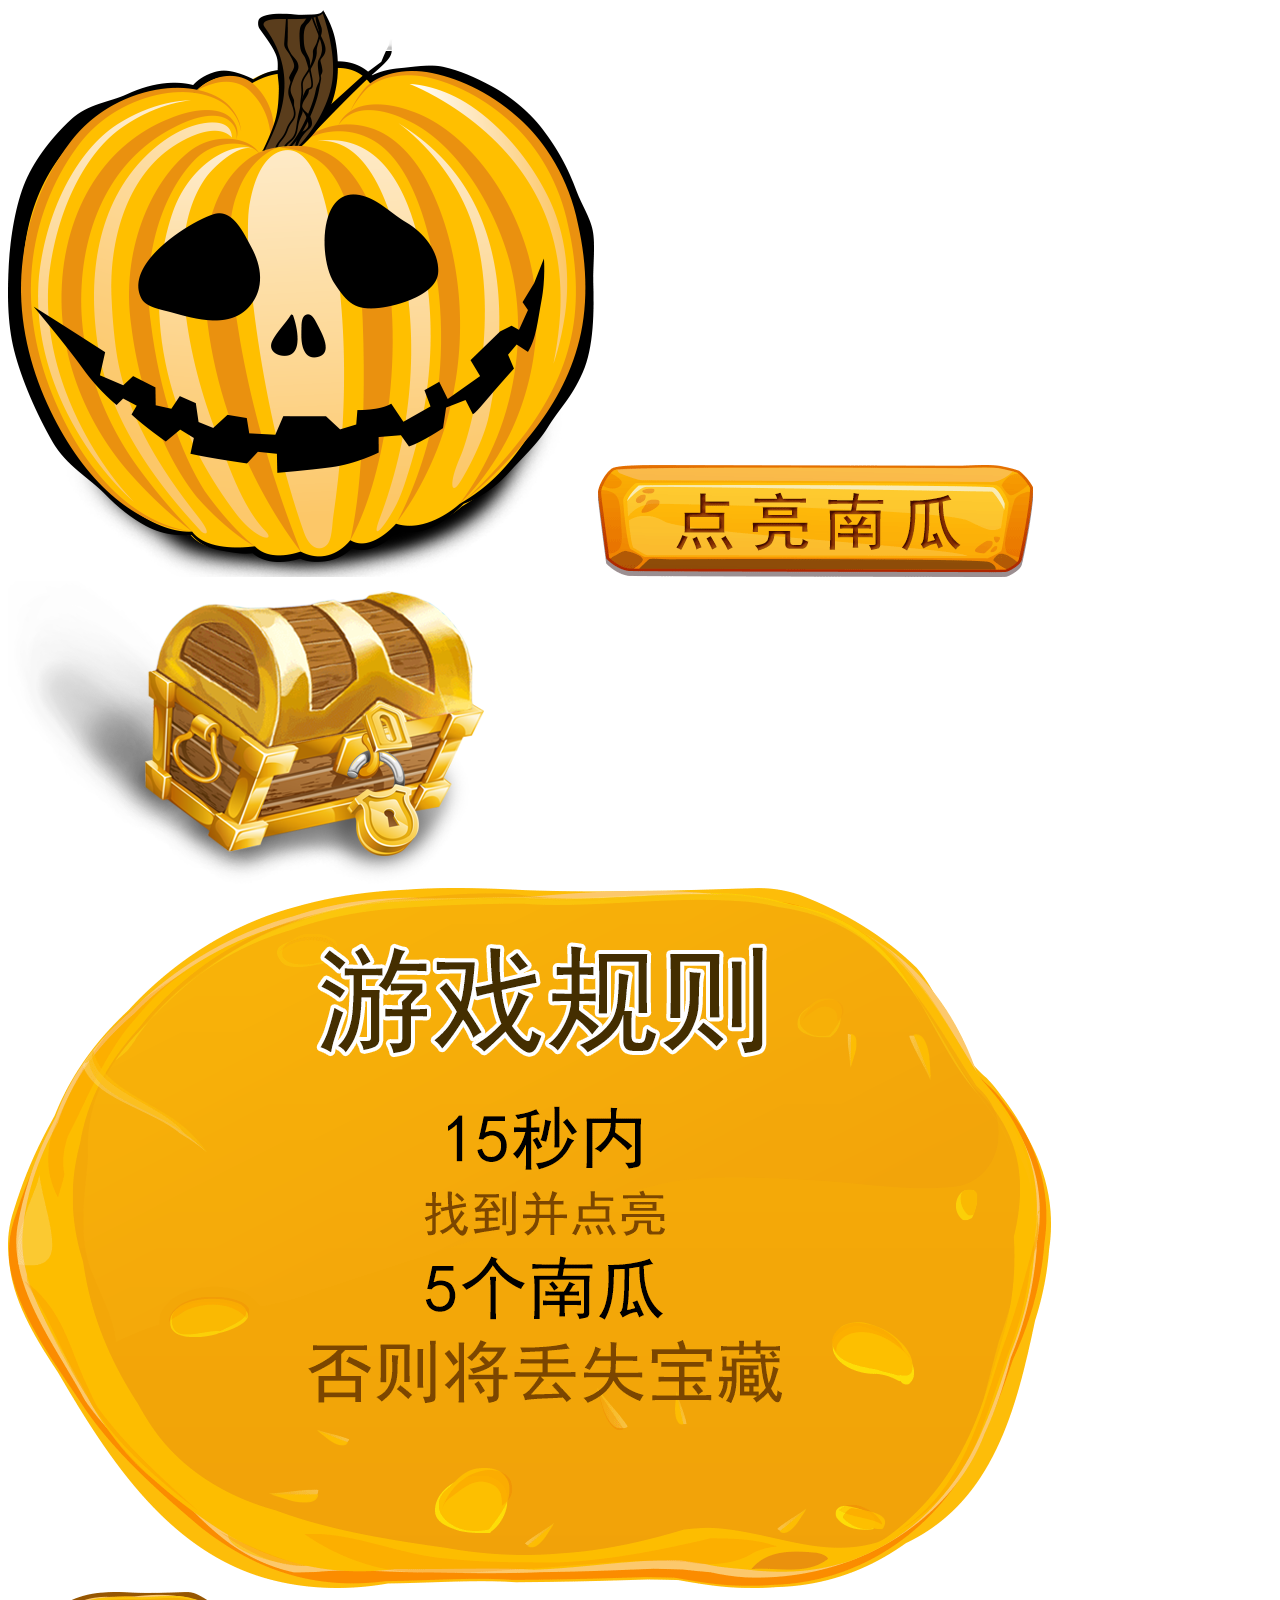
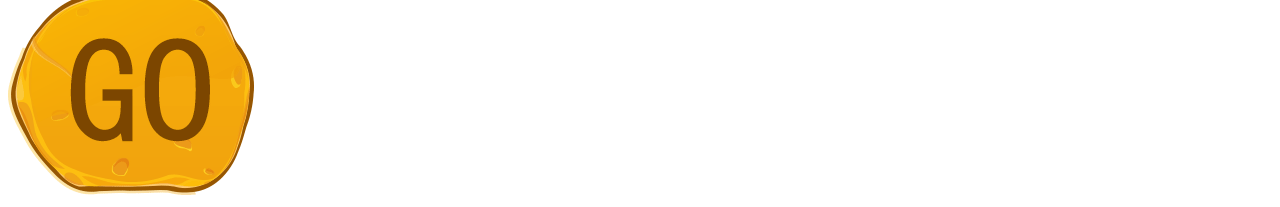
==== main.html @ 502f7db3 "开始时的页面" ====
<!DOCTYPE html>
<html lang="en">
<head>
    <meta charset="UTF-8">
    <title>Title</title>
    <style>
        .mainArea{

        }
    </style>
</head>
<body>
<div class="mainArea">
    <div class="startArea">
        <img class="startPumpkin" src="img/startPumpkin.png"/>
        <img class="lightPumpkin" src="img/lightPumpkin.png"/>
    </div>
    <div class="descriptionArea">
        <div class="desc"></div>
        <img class="box" src="img/box.png"/>
        <div class="ruleArea">
            <img class="rule" src="img/rule.png"/>
            <img class="goBtn" src="img/goBtn.png">
        </div>
    </div>
</div>

</body>
</html>
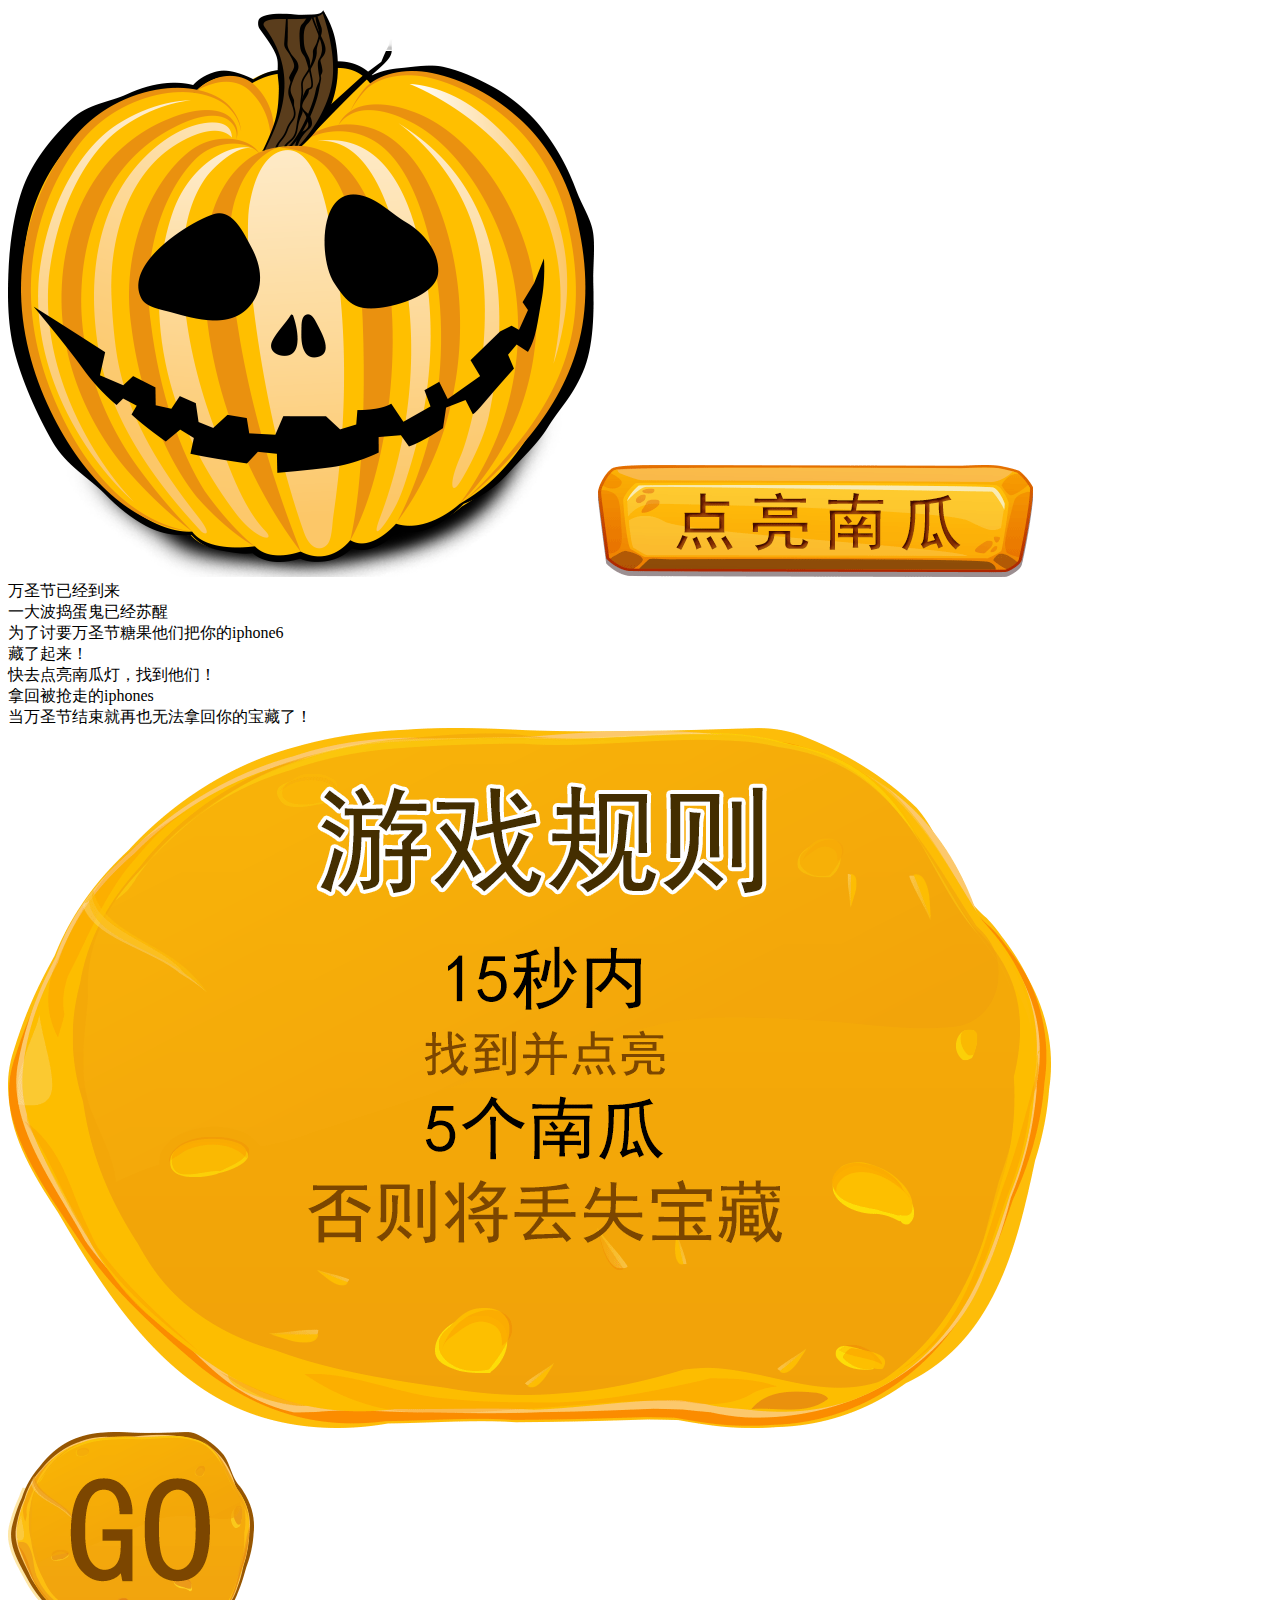
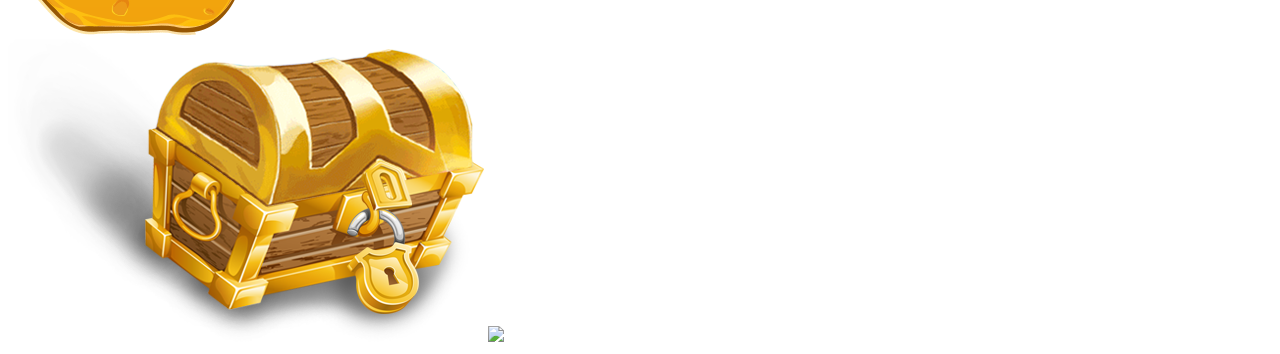
==== commit c5cce778: "主页面ok，问题：一、图给的不对，太大；二、进度条未做" ====
--- a/main.html
+++ b/main.html
@@ -2,28 +2,49 @@
 <html lang="en">
 <head>
     <meta charset="UTF-8">
+    <meta name="viewport" content="width=device-width, initial-scale=1.0, maximum-scale=1.0, user-scalable=0"/>
     <title>Title</title>
-    <style>
-        .mainArea{
-
-        }
-    </style>
+    <link rel="stylesheet" href="css/main.css">
 </head>
 <body>
 <div class="mainArea">
-    <div class="startArea">
+    <div class="progressBarArea part"> <!--条形背景-->
+        <div class="bar"></div>     <!--上小房子位置-->
+    </div>
+    <div class="startArea part">
         <img class="startPumpkin" src="img/startPumpkin.png"/>
         <img class="lightPumpkin" src="img/lightPumpkin.png"/>
     </div>
-    <div class="descriptionArea">
-        <div class="desc"></div>
-        <img class="box" src="img/box.png"/>
+    <div class="descriptionArea part">
+        <div class="descArea">万圣节已经到来<br>一大波捣蛋鬼已经苏醒<br>为了讨要万圣节糖果他们把你的iphone6<br>藏了起来！<br>快去点亮南瓜灯，找到他们！<br>拿回被抢走的iphones<br>当万圣节结束就再也无法拿回你的宝藏了！</div>
         <div class="ruleArea">
             <img class="rule" src="img/rule.png"/>
             <img class="goBtn" src="img/goBtn.png">
         </div>
+        <div class="boxArea">
+            <img class="boxClose box" src="img/box.png"/>
+            <img class="boxOpen box" src="img/boxOpen.png"/>
+        </div>
     </div>
 </div>
+<script src="jquery.js"></script>
+<script>
+   $('.lightPumpkin').on('click',function () {
+       $('.startArea').hide();
+       $('.descriptionArea').show();
+       $('.descArea').slideDown(2000);
+       setTimeout(function(){
+           $('.boxClose').hide();
+           $('.boxOpen').show()
+       },2000);
+       setTimeout(function(){
+           $('.descArea').hide();
+           $('.ruleArea').show()
+       },3000)
+   });
+    $('.goBtn').on('click',function () {
 
+    })
+</script>
 </body>
 </html>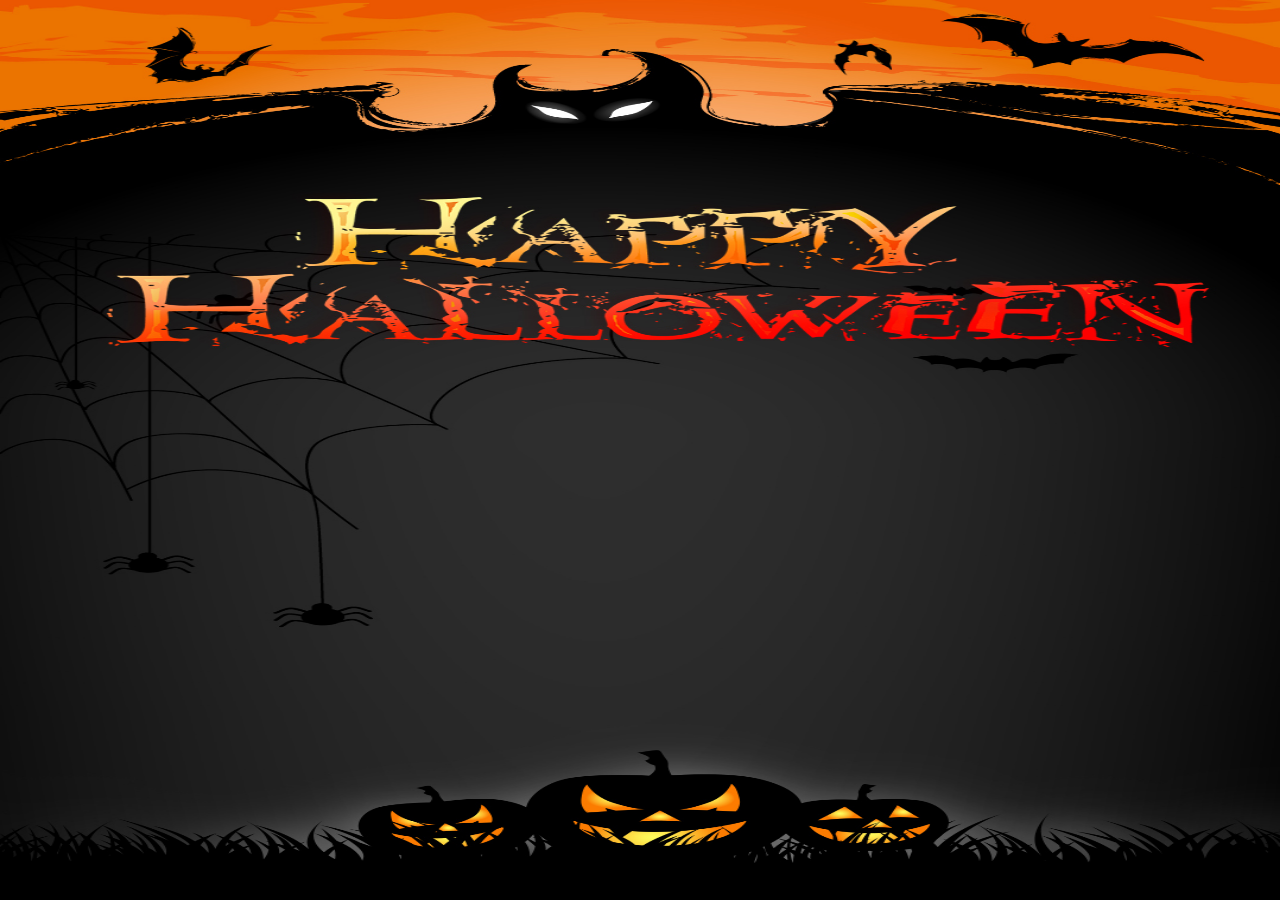
==== commit f6bbeba9: "进度条" ====
--- a/main.html
+++ b/main.html
@@ -29,22 +29,100 @@
 </div>
 <script src="jquery.js"></script>
 <script>
-   $('.lightPumpkin').on('click',function () {
-       $('.startArea').hide();
-       $('.descriptionArea').show();
-       $('.descArea').slideDown(2000);
-       setTimeout(function(){
-           $('.boxClose').hide();
-           $('.boxOpen').show()
-       },2000);
-       setTimeout(function(){
-           $('.descArea').hide();
-           $('.ruleArea').show()
-       },3000)
-   });
-    $('.goBtn').on('click',function () {
+    var pumpkinMain = {
+        _init:function () {
+            this._render();
+            this._bind();
+        },
+        _render:function () {
+            var $bar = $('.bar');
+            var $imgs =  $('img');
+            var imgNum = $imgs.length;
+            var processL = 88;
+            var interval = Number(processL/imgNum);
+            var toLeft = 0;
+            var num = 0;
+            $imgs.each(function(key,value){
+                $(value).on('load',function(){
+                    if( key > num ){ num = key }//key 从0开始，但是img个数从1开始
+                    toLeft = interval * (num + 1);//不应该是key，而应该是num第几个，key的话因为可以加载完第3个，然后第一个，导致进度条会后退
 
-    })
+                    if(toLeft >= 88){
+                        $bar.animate({
+                            'left': toLeft + '%'
+                        },500,function () {
+                            $('.progressBarArea').hide();
+                            $('.startArea').show()
+                        });
+                    }else{
+                        $bar.animate({
+                            'left': toLeft + '%'
+                        },500);
+                    }
+                })
+            });
+        },
+        _bind:function () {
+            $('.lightPumpkin').on('click',function () {
+                $('.startArea').hide();
+                $('.descriptionArea').show();
+                $('.descArea').slideDown(2000);
+                setTimeout(function(){
+                    $('.boxClose').hide();
+                    $('.boxOpen').show()
+                },2000);
+                setTimeout(function(){
+                    $('.descArea').hide();
+                    $('.ruleArea').show()
+                },3000)
+            });
+            $('.goBtn').on('click',function () {
+                window.location.href="./index.html"
+            })
+        }
+    };
+    pumpkinMain._init();
+    /*$(function(){
+        var $imgs =  $('img');
+        var $bar = $('.bar');
+        var imgNum = $imgs.length;
+        var processL = 88;
+        var interval = Number(processL/imgNum);
+        var toLeft = 0;
+        $imgs.each(function(key,value){
+            $(value).on('load',function(){
+                toLeft = interval * (key +1);
+                $bar.animate({
+                    'left': toLeft + '%'
+                },500);
+                if(toLeft >= 88){
+                    $bar.animate({
+                        'left': toLeft + '%'
+                    },500,function () {
+                        $('.progressBarArea').hide();
+                        $('.startArea').show()
+                    });
+                }
+            })
+        });
+        $('.lightPumpkin').on('click',function () {
+            $('.startArea').hide();
+            $('.descriptionArea').show();
+            $('.descArea').slideDown(2000);
+            setTimeout(function(){
+                $('.boxClose').hide();
+                $('.boxOpen').show()
+            },2000);
+            setTimeout(function(){
+                $('.descArea').hide();
+                $('.ruleArea').show()
+            },3000)
+        });
+        $('.goBtn').on('click',function () {
+            window.location.href="./index.html"
+        })
+    })*/
+
 </script>
 </body>
 </html>--- a/css/main.css
+++ b/css/main.css
@@ -0,0 +1,139 @@
+body,
+ul,
+ol,
+li,
+p,
+h1,
+h2,
+h3,
+h4,
+h5,
+h6,
+form,
+fildset,
+table,
+td,
+img,
+div,
+dl,
+dt,
+dd,
+input {
+  margin: 0;
+  padding: 0;
+  border: 0;
+}
+body {
+  font-size: 12px;
+}
+img {
+  border: none;
+}
+ul,
+ol {
+  list-style: none;
+}
+input,
+select,
+textarea {
+  outline: none;
+}
+textarea {
+  resize: none;
+}
+a {
+  text-decoration: none;
+}
+html {
+  font-size: 312.5%;
+}
+html,
+body {
+  height: 100%;
+}
+/*清浮动*/
+.clearfix:after {
+  content: "";
+  display: block;
+  clear: both;
+}
+.clearfix {
+  zoom: 1;
+}
+.fl {
+  float: left;
+}
+.fr {
+  float: right;
+}
+.mainArea {
+  background: url("../img/mainBack.jpg") left center no-repeat;
+  background-size: 100% 100%;
+  height: 100%;
+}
+.mainArea .part {
+  display: none;
+  position: absolute;
+  bottom: 20.42%;
+  text-align: center;
+}
+.mainArea .progressBarArea {
+  display: block;
+  background: url("../img/process.png") left center no-repeat;
+  background-size: 100% 100%;
+  height: 45px;
+  width: 80%;
+  margin: 0 10%;
+  padding: 20px;
+  box-sizing: border-box;
+}
+.mainArea .progressBarArea .bar {
+  background: url("../img/house.png") left center no-repeat;
+  background-size: 100% 100%;
+  position: absolute;
+  top: -24px;
+  left: 0;
+  width: 45px;
+  height: 47px;
+}
+.mainArea .startArea {
+  height: 38.75%;
+}
+.mainArea .startArea img {
+  display: block;
+  margin: 0 auto;
+}
+.mainArea .startArea .startPumpkin {
+  width: 54.26%;
+  margin-bottom: 6%;
+}
+.mainArea .startArea .lightPumpkin {
+  width: 40.37%;
+}
+.mainArea .descriptionArea {
+  height: 40%;
+}
+.mainArea .descriptionArea .descArea {
+  display: none;
+  height: 55%;
+  font-size: 14px;
+  color: #fff;
+  line-height: 1.4;
+  font-weight: bold;
+  letter-spacing: 5px;
+}
+.mainArea .descriptionArea .ruleArea {
+  display: none;
+}
+.mainArea .descriptionArea .ruleArea .rule {
+  width: 90%;
+}
+.mainArea .descriptionArea .ruleArea .goBtn {
+  width: 22%;
+}
+.mainArea .descriptionArea .box {
+  width: 50%;
+}
+.mainArea .descriptionArea .boxOpen {
+  display: none;
+}
